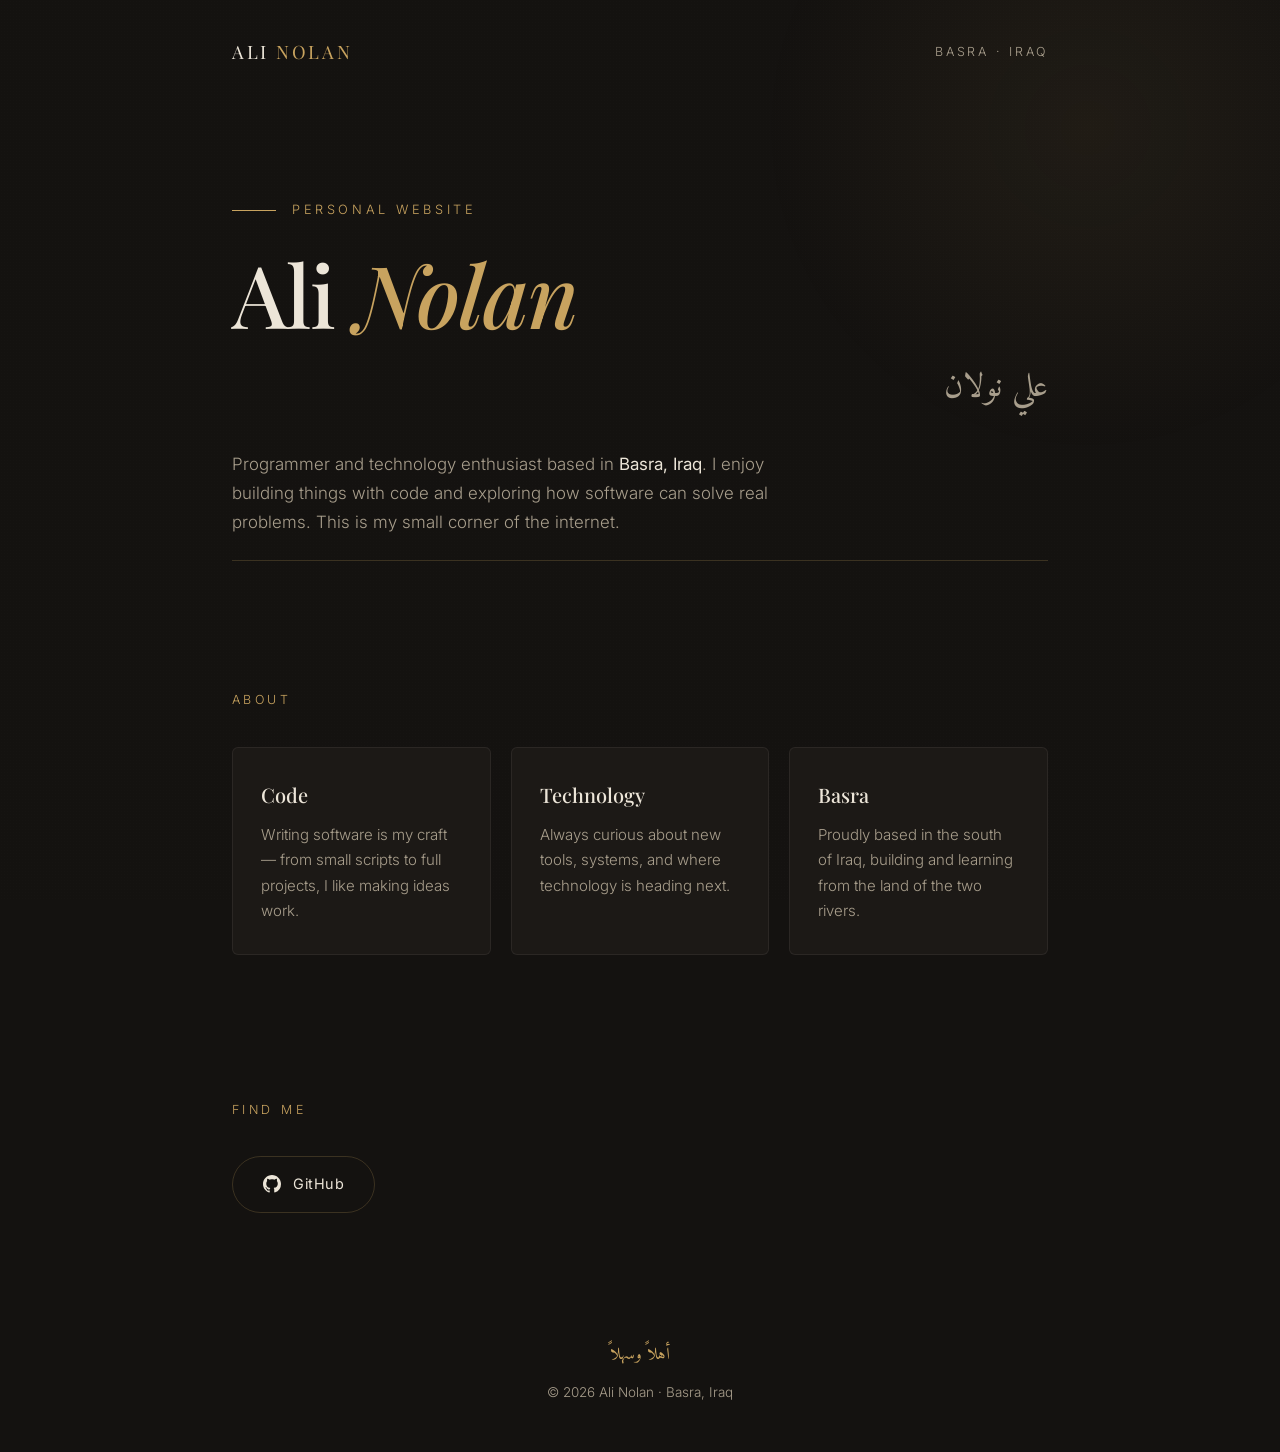
==== index.html @ 10ffcdea "Create index.html for personal website This commit adds a new HTML file for a personal website, incl" ====
<!DOCTYPE html>
<html lang="en">
<head>
<meta charset="UTF-8">
<meta name="viewport" content="width=device-width, initial-scale=1.0">
<title>Ali Nolan — Programmer · Basra, Iraq</title>
<meta name="description" content="Ali Nolan — programmer and technology enthusiast based in Basra, Iraq.">
<link rel="preconnect" href="https://fonts.googleapis.com">
<link rel="preconnect" href="https://fonts.gstatic.com" crossorigin>
<link href="https://fonts.googleapis.com/css2?family=Playfair+Display:ital,wght@0,400;0,500;0,600;1,400&family=Inter:wght@300;400;500&family=Amiri:wght@400;700&display=swap" rel="stylesheet">
<style>
  :root {
    --bg: #141210;
    --bg-soft: #1c1916;
    --ink: #ece5d8;
    --ink-dim: #a89e8c;
    --gold: #c8a35f;
    --line: rgba(200, 163, 95, 0.22);
    --serif: "Playfair Display", Georgia, serif;
    --sans: "Inter", -apple-system, "Segoe UI", sans-serif;
    --arabic: "Amiri", serif;
  }
  * { margin: 0; padding: 0; box-sizing: border-box; }
  html { scroll-behavior: smooth; }
  body {
    background: var(--bg);
    color: var(--ink);
    font-family: var(--sans);
    font-weight: 300;
    line-height: 1.7;
    -webkit-font-smoothing: antialiased;
    overflow-x: hidden;
  }
  .grain {
    position: fixed; inset: 0; pointer-events: none; z-index: 1; opacity: 0.5;
    background-image: radial-gradient(rgba(255,255,255,0.025) 1px, transparent 1px);
    background-size: 3px 3px;
  }
  .glow {
    position: fixed; z-index: 0; pointer-events: none;
    width: 60vmax; height: 60vmax; border-radius: 50%;
    background: radial-gradient(circle, rgba(200,163,95,0.07) 0%, transparent 60%);
    top: -20vmax; right: -15vmax;
    animation: drift 24s ease-in-out infinite alternate;
  }
  @keyframes drift {
    from { transform: translate(0,0); }
    to   { transform: translate(-6vmax, 5vmax); }
  }
  .wrap { position: relative; z-index: 2; max-width: 880px; margin: 0 auto; padding: 0 32px; }

  header {
    display: flex; justify-content: space-between; align-items: center;
    padding: 36px 0;
    animation: rise 0.9s ease both;
  }
  .mark {
    font-family: var(--serif); font-size: 1.15rem; letter-spacing: 0.14em;
    text-transform: uppercase; color: var(--ink);
  }
  .mark span { color: var(--gold); }
  .nav-word { font-size: 0.78rem; letter-spacing: 0.22em; text-transform: uppercase; color: var(--ink-dim); }

  .hero { padding: 96px 0 72px; }
  .hero .kicker {
    font-size: 0.8rem; letter-spacing: 0.28em; text-transform: uppercase;
    color: var(--gold); margin-bottom: 28px;
    display: flex; align-items: center; gap: 16px;
    animation: rise 1s ease 0.15s both;
  }
  .kicker::before { content: ""; width: 44px; height: 1px; background: var(--gold); display: inline-block; }
  h1 {
    font-family: var(--serif); font-weight: 500;
    font-size: clamp(3rem, 9vw, 5.4rem);
    line-height: 1.04; letter-spacing: -0.01em;
    animation: rise 1s ease 0.3s both;
  }
  h1 em { font-style: italic; color: var(--gold); }
  .arabic-name {
    font-family: var(--arabic); direction: rtl;
    font-size: clamp(1.5rem, 4vw, 2.1rem); color: var(--ink-dim);
    margin-top: 20px;
    animation: rise 1s ease 0.45s both;
  }
  .hero p.bio {
    max-width: 560px; margin-top: 34px;
    font-size: 1.06rem; color: var(--ink-dim);
    animation: rise 1s ease 0.6s both;
  }
  .hero p.bio strong { color: var(--ink); font-weight: 400; }

  hr.rule {
    border: none; height: 1px; background: var(--line); margin: 24px 0 0;
    animation: widen 1.4s ease 0.8s both; transform-origin: left;
  }

  section { padding: 72px 0; animation: rise 1s ease 0.75s both; }
  .section-title {
    font-size: 0.78rem; letter-spacing: 0.28em; text-transform: uppercase;
    color: var(--gold); margin-bottom: 36px;
  }
  .cards { display: grid; grid-template-columns: repeat(auto-fit, minmax(240px, 1fr)); gap: 20px; }
  .card {
    background: var(--bg-soft); border: 1px solid rgba(236,229,216,0.07);
    border-radius: 6px; padding: 30px 28px;
    transition: transform 0.35s ease, border-color 0.35s ease;
  }
  .card:hover { transform: translateY(-4px); border-color: var(--line); }
  .card h3 { font-family: var(--serif); font-weight: 500; font-size: 1.25rem; margin-bottom: 10px; }
  .card p { font-size: 0.94rem; color: var(--ink-dim); }

  .links { display: flex; flex-wrap: wrap; gap: 16px; margin-top: 8px; }
  a.btn {
    display: inline-flex; align-items: center; gap: 12px;
    padding: 15px 30px; border: 1px solid var(--line); border-radius: 100px;
    color: var(--ink); text-decoration: none; font-size: 0.9rem; font-weight: 400;
    letter-spacing: 0.04em;
    transition: background 0.35s ease, color 0.35s ease, transform 0.35s ease;
  }
  a.btn svg { width: 18px; height: 18px; fill: currentColor; }
  a.btn:hover { background: var(--gold); border-color: var(--gold); color: #171310; transform: translateY(-2px); }

  footer {
    padding: 56px 0 48px; text-align: center;
    color: var(--ink-dim); font-size: 0.84rem;
  }
  footer .ar { font-family: var(--arabic); direction: rtl; font-size: 1.05rem; color: var(--gold); margin-bottom: 12px; }

  @keyframes rise {
    from { opacity: 0; transform: translateY(24px); }
    to   { opacity: 1; transform: translateY(0); }
  }
  @keyframes widen {
    from { transform: scaleX(0); }
    to   { transform: scaleX(1); }
  }
  @media (prefers-reduced-motion: reduce) {
    *, .glow { animation: none !important; transition: none !important; }
  }
  @media (max-width: 560px) {
    .hero { padding: 64px 0 48px; }
    section { padding: 48px 0; }
  }
</style>
</head>
<body>
<div class="glow"></div>
<div class="grain"></div>
<div class="wrap">

  <header>
    <div class="mark">Ali <span>Nolan</span></div>
    <div class="nav-word">Basra · Iraq</div>
  </header>

  <main>
    <section class="hero" style="padding-bottom:56px;">
      <div class="kicker">Personal Website</div>
      <h1>Ali <em>Nolan</em></h1>
      <div class="arabic-name" lang="ar" dir="rtl">علي نولان</div>
      <p class="bio">
        Programmer and technology enthusiast based in <strong>Basra, Iraq</strong>.
        I enjoy building things with code and exploring how software can solve
        real problems. This is my small corner of the internet.
      </p>
      <hr class="rule">
    </section>

    <section>
      <div class="section-title">About</div>
      <div class="cards">
        <div class="card">
          <h3>Code</h3>
          <p>Writing software is my craft — from small scripts to full projects, I like making ideas work.</p>
        </div>
        <div class="card">
          <h3>Technology</h3>
          <p>Always curious about new tools, systems, and where technology is heading next.</p>
        </div>
        <div class="card">
          <h3>Basra</h3>
          <p>Proudly based in the south of Iraq, building and learning from the land of the two rivers.</p>
        </div>
      </div>
    </section>

    <section>
      <div class="section-title">Find Me</div>
      <div class="links">
        <a class="btn" href="https://github.com/Usjdo299" target="_blank" rel="noopener">
          <svg viewBox="0 0 16 16" aria-hidden="true"><path d="M8 0C3.58 0 0 3.58 0 8c0 3.54 2.29 6.53 5.47 7.59.4.07.55-.17.55-.38 0-.19-.01-.82-.01-1.49-2.01.37-2.53-.49-2.69-.94-.09-.23-.48-.94-.82-1.13-.28-.15-.68-.52-.01-.53.63-.01 1.08.58 1.23.82.72 1.21 1.87.87 2.33.66.07-.52.28-.87.51-1.07-1.78-.2-3.64-.89-3.64-3.95 0-.87.31-1.59.82-2.15-.08-.2-.36-1.02.08-2.12 0 0 .67-.21 2.2.82.64-.18 1.32-.27 2-.27s1.36.09 2 .27c1.53-1.04 2.2-.82 2.2-.82.44 1.1.16 1.92.08 2.12.51.56.82 1.27.82 2.15 0 3.07-1.87 3.75-3.65 3.95.29.25.54.73.54 1.48 0 1.07-.01 1.93-.01 2.2 0 .21.15.46.55.38A8.01 8.01 0 0 0 16 8c0-4.42-3.58-8-8-8Z"/></svg>
          GitHub
        </a>
      </div>
    </section>
  </main>

  <footer>
    <div class="ar" lang="ar" dir="rtl">أهلاً وسهلاً</div>
    © 2026 Ali Nolan · Basra, Iraq
  </footer>

</div>
</body>
</html>
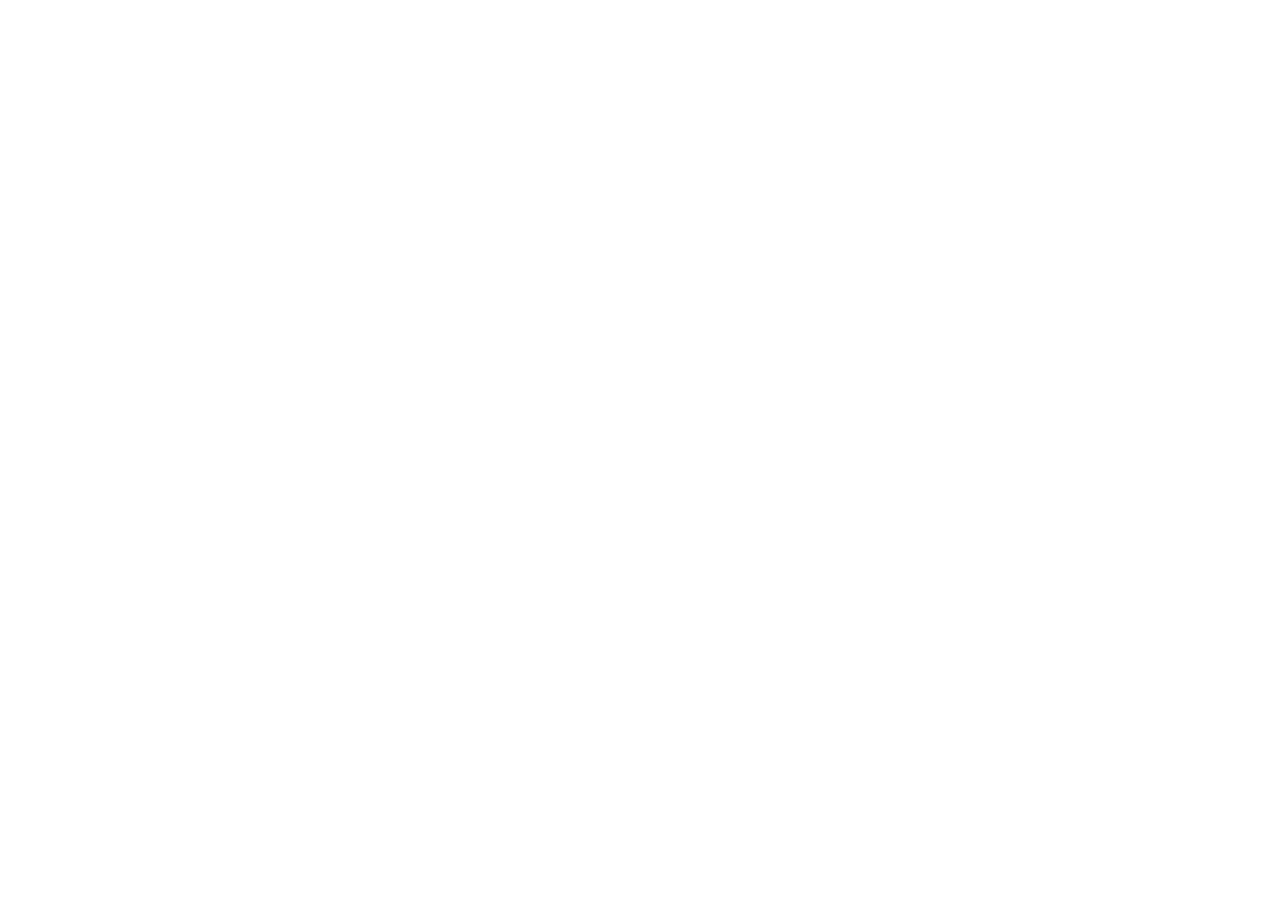
==== commit 73d12286: "Refactor index.html and update URL Updated the HTML structure and removed the previous styles. Redir" ====
--- a/index.html
+++ b/index.html
@@ -1,205 +1,12 @@
 <!DOCTYPE html>
 <html lang="en">
 <head>
-<meta charset="UTF-8">
-<meta name="viewport" content="width=device-width, initial-scale=1.0">
-<title>Ali Nolan — Programmer · Basra, Iraq</title>
-<meta name="description" content="Ali Nolan — programmer and technology enthusiast based in Basra, Iraq.">
-<link rel="preconnect" href="https://fonts.googleapis.com">
-<link rel="preconnect" href="https://fonts.gstatic.com" crossorigin>
-<link href="https://fonts.googleapis.com/css2?family=Playfair+Display:ital,wght@0,400;0,500;0,600;1,400&family=Inter:wght@300;400;500&family=Amiri:wght@400;700&display=swap" rel="stylesheet">
-<style>
-  :root {
-    --bg: #141210;
-    --bg-soft: #1c1916;
-    --ink: #ece5d8;
-    --ink-dim: #a89e8c;
-    --gold: #c8a35f;
-    --line: rgba(200, 163, 95, 0.22);
-    --serif: "Playfair Display", Georgia, serif;
-    --sans: "Inter", -apple-system, "Segoe UI", sans-serif;
-    --arabic: "Amiri", serif;
-  }
-  * { margin: 0; padding: 0; box-sizing: border-box; }
-  html { scroll-behavior: smooth; }
-  body {
-    background: var(--bg);
-    color: var(--ink);
-    font-family: var(--sans);
-    font-weight: 300;
-    line-height: 1.7;
-    -webkit-font-smoothing: antialiased;
-    overflow-x: hidden;
-  }
-  .grain {
-    position: fixed; inset: 0; pointer-events: none; z-index: 1; opacity: 0.5;
-    background-image: radial-gradient(rgba(255,255,255,0.025) 1px, transparent 1px);
-    background-size: 3px 3px;
-  }
-  .glow {
-    position: fixed; z-index: 0; pointer-events: none;
-    width: 60vmax; height: 60vmax; border-radius: 50%;
-    background: radial-gradient(circle, rgba(200,163,95,0.07) 0%, transparent 60%);
-    top: -20vmax; right: -15vmax;
-    animation: drift 24s ease-in-out infinite alternate;
-  }
-  @keyframes drift {
-    from { transform: translate(0,0); }
-    to   { transform: translate(-6vmax, 5vmax); }
-  }
-  .wrap { position: relative; z-index: 2; max-width: 880px; margin: 0 auto; padding: 0 32px; }
-
-  header {
-    display: flex; justify-content: space-between; align-items: center;
-    padding: 36px 0;
-    animation: rise 0.9s ease both;
-  }
-  .mark {
-    font-family: var(--serif); font-size: 1.15rem; letter-spacing: 0.14em;
-    text-transform: uppercase; color: var(--ink);
-  }
-  .mark span { color: var(--gold); }
-  .nav-word { font-size: 0.78rem; letter-spacing: 0.22em; text-transform: uppercase; color: var(--ink-dim); }
-
-  .hero { padding: 96px 0 72px; }
-  .hero .kicker {
-    font-size: 0.8rem; letter-spacing: 0.28em; text-transform: uppercase;
-    color: var(--gold); margin-bottom: 28px;
-    display: flex; align-items: center; gap: 16px;
-    animation: rise 1s ease 0.15s both;
-  }
-  .kicker::before { content: ""; width: 44px; height: 1px; background: var(--gold); display: inline-block; }
-  h1 {
-    font-family: var(--serif); font-weight: 500;
-    font-size: clamp(3rem, 9vw, 5.4rem);
-    line-height: 1.04; letter-spacing: -0.01em;
-    animation: rise 1s ease 0.3s both;
-  }
-  h1 em { font-style: italic; color: var(--gold); }
-  .arabic-name {
-    font-family: var(--arabic); direction: rtl;
-    font-size: clamp(1.5rem, 4vw, 2.1rem); color: var(--ink-dim);
-    margin-top: 20px;
-    animation: rise 1s ease 0.45s both;
-  }
-  .hero p.bio {
-    max-width: 560px; margin-top: 34px;
-    font-size: 1.06rem; color: var(--ink-dim);
-    animation: rise 1s ease 0.6s both;
-  }
-  .hero p.bio strong { color: var(--ink); font-weight: 400; }
-
-  hr.rule {
-    border: none; height: 1px; background: var(--line); margin: 24px 0 0;
-    animation: widen 1.4s ease 0.8s both; transform-origin: left;
-  }
-
-  section { padding: 72px 0; animation: rise 1s ease 0.75s both; }
-  .section-title {
-    font-size: 0.78rem; letter-spacing: 0.28em; text-transform: uppercase;
-    color: var(--gold); margin-bottom: 36px;
-  }
-  .cards { display: grid; grid-template-columns: repeat(auto-fit, minmax(240px, 1fr)); gap: 20px; }
-  .card {
-    background: var(--bg-soft); border: 1px solid rgba(236,229,216,0.07);
-    border-radius: 6px; padding: 30px 28px;
-    transition: transform 0.35s ease, border-color 0.35s ease;
-  }
-  .card:hover { transform: translateY(-4px); border-color: var(--line); }
-  .card h3 { font-family: var(--serif); font-weight: 500; font-size: 1.25rem; margin-bottom: 10px; }
-  .card p { font-size: 0.94rem; color: var(--ink-dim); }
-
-  .links { display: flex; flex-wrap: wrap; gap: 16px; margin-top: 8px; }
-  a.btn {
-    display: inline-flex; align-items: center; gap: 12px;
-    padding: 15px 30px; border: 1px solid var(--line); border-radius: 100px;
-    color: var(--ink); text-decoration: none; font-size: 0.9rem; font-weight: 400;
-    letter-spacing: 0.04em;
-    transition: background 0.35s ease, color 0.35s ease, transform 0.35s ease;
-  }
-  a.btn svg { width: 18px; height: 18px; fill: currentColor; }
-  a.btn:hover { background: var(--gold); border-color: var(--gold); color: #171310; transform: translateY(-2px); }
-
-  footer {
-    padding: 56px 0 48px; text-align: center;
-    color: var(--ink-dim); font-size: 0.84rem;
-  }
-  footer .ar { font-family: var(--arabic); direction: rtl; font-size: 1.05rem; color: var(--gold); margin-bottom: 12px; }
-
-  @keyframes rise {
-    from { opacity: 0; transform: translateY(24px); }
-    to   { opacity: 1; transform: translateY(0); }
-  }
-  @keyframes widen {
-    from { transform: scaleX(0); }
-    to   { transform: scaleX(1); }
-  }
-  @media (prefers-reduced-motion: reduce) {
-    *, .glow { animation: none !important; transition: none !important; }
-  }
-  @media (max-width: 560px) {
-    .hero { padding: 64px 0 48px; }
-    section { padding: 48px 0; }
-  }
-</style>
+<meta charset="utf-8">
+<meta http-equiv="refresh" content="0; url=https://ali-nolan.vercel.app/">
+<link rel="canonical" href="https://ali-nolan.vercel.app/">
+<title>Ali Nolan</title>
 </head>
 <body>
-<div class="glow"></div>
-<div class="grain"></div>
-<div class="wrap">
-
-  <header>
-    <div class="mark">Ali <span>Nolan</span></div>
-    <div class="nav-word">Basra · Iraq</div>
-  </header>
-
-  <main>
-    <section class="hero" style="padding-bottom:56px;">
-      <div class="kicker">Personal Website</div>
-      <h1>Ali <em>Nolan</em></h1>
-      <div class="arabic-name" lang="ar" dir="rtl">علي نولان</div>
-      <p class="bio">
-        Programmer and technology enthusiast based in <strong>Basra, Iraq</strong>.
-        I enjoy building things with code and exploring how software can solve
-        real problems. This is my small corner of the internet.
-      </p>
-      <hr class="rule">
-    </section>
-
-    <section>
-      <div class="section-title">About</div>
-      <div class="cards">
-        <div class="card">
-          <h3>Code</h3>
-          <p>Writing software is my craft — from small scripts to full projects, I like making ideas work.</p>
-        </div>
-        <div class="card">
-          <h3>Technology</h3>
-          <p>Always curious about new tools, systems, and where technology is heading next.</p>
-        </div>
-        <div class="card">
-          <h3>Basra</h3>
-          <p>Proudly based in the south of Iraq, building and learning from the land of the two rivers.</p>
-        </div>
-      </div>
-    </section>
-
-    <section>
-      <div class="section-title">Find Me</div>
-      <div class="links">
-        <a class="btn" href="https://github.com/Usjdo299" target="_blank" rel="noopener">
-          <svg viewBox="0 0 16 16" aria-hidden="true"><path d="M8 0C3.58 0 0 3.58 0 8c0 3.54 2.29 6.53 5.47 7.59.4.07.55-.17.55-.38 0-.19-.01-.82-.01-1.49-2.01.37-2.53-.49-2.69-.94-.09-.23-.48-.94-.82-1.13-.28-.15-.68-.52-.01-.53.63-.01 1.08.58 1.23.82.72 1.21 1.87.87 2.33.66.07-.52.28-.87.51-1.07-1.78-.2-3.64-.89-3.64-3.95 0-.87.31-1.59.82-2.15-.08-.2-.36-1.02.08-2.12 0 0 .67-.21 2.2.82.64-.18 1.32-.27 2-.27s1.36.09 2 .27c1.53-1.04 2.2-.82 2.2-.82.44 1.1.16 1.92.08 2.12.51.56.82 1.27.82 2.15 0 3.07-1.87 3.75-3.65 3.95.29.25.54.73.54 1.48 0 1.07-.01 1.93-.01 2.2 0 .21.15.46.55.38A8.01 8.01 0 0 0 16 8c0-4.42-3.58-8-8-8Z"/></svg>
-          GitHub
-        </a>
-      </div>
-    </section>
-  </main>
-
-  <footer>
-    <div class="ar" lang="ar" dir="rtl">أهلاً وسهلاً</div>
-    © 2026 Ali Nolan · Basra, Iraq
-  </footer>
-
-</div>
+<p>Moved to <a href="https://ali-nolan.vercel.app/">ali-nolan.vercel.app</a></p>
 </body>
 </html>
